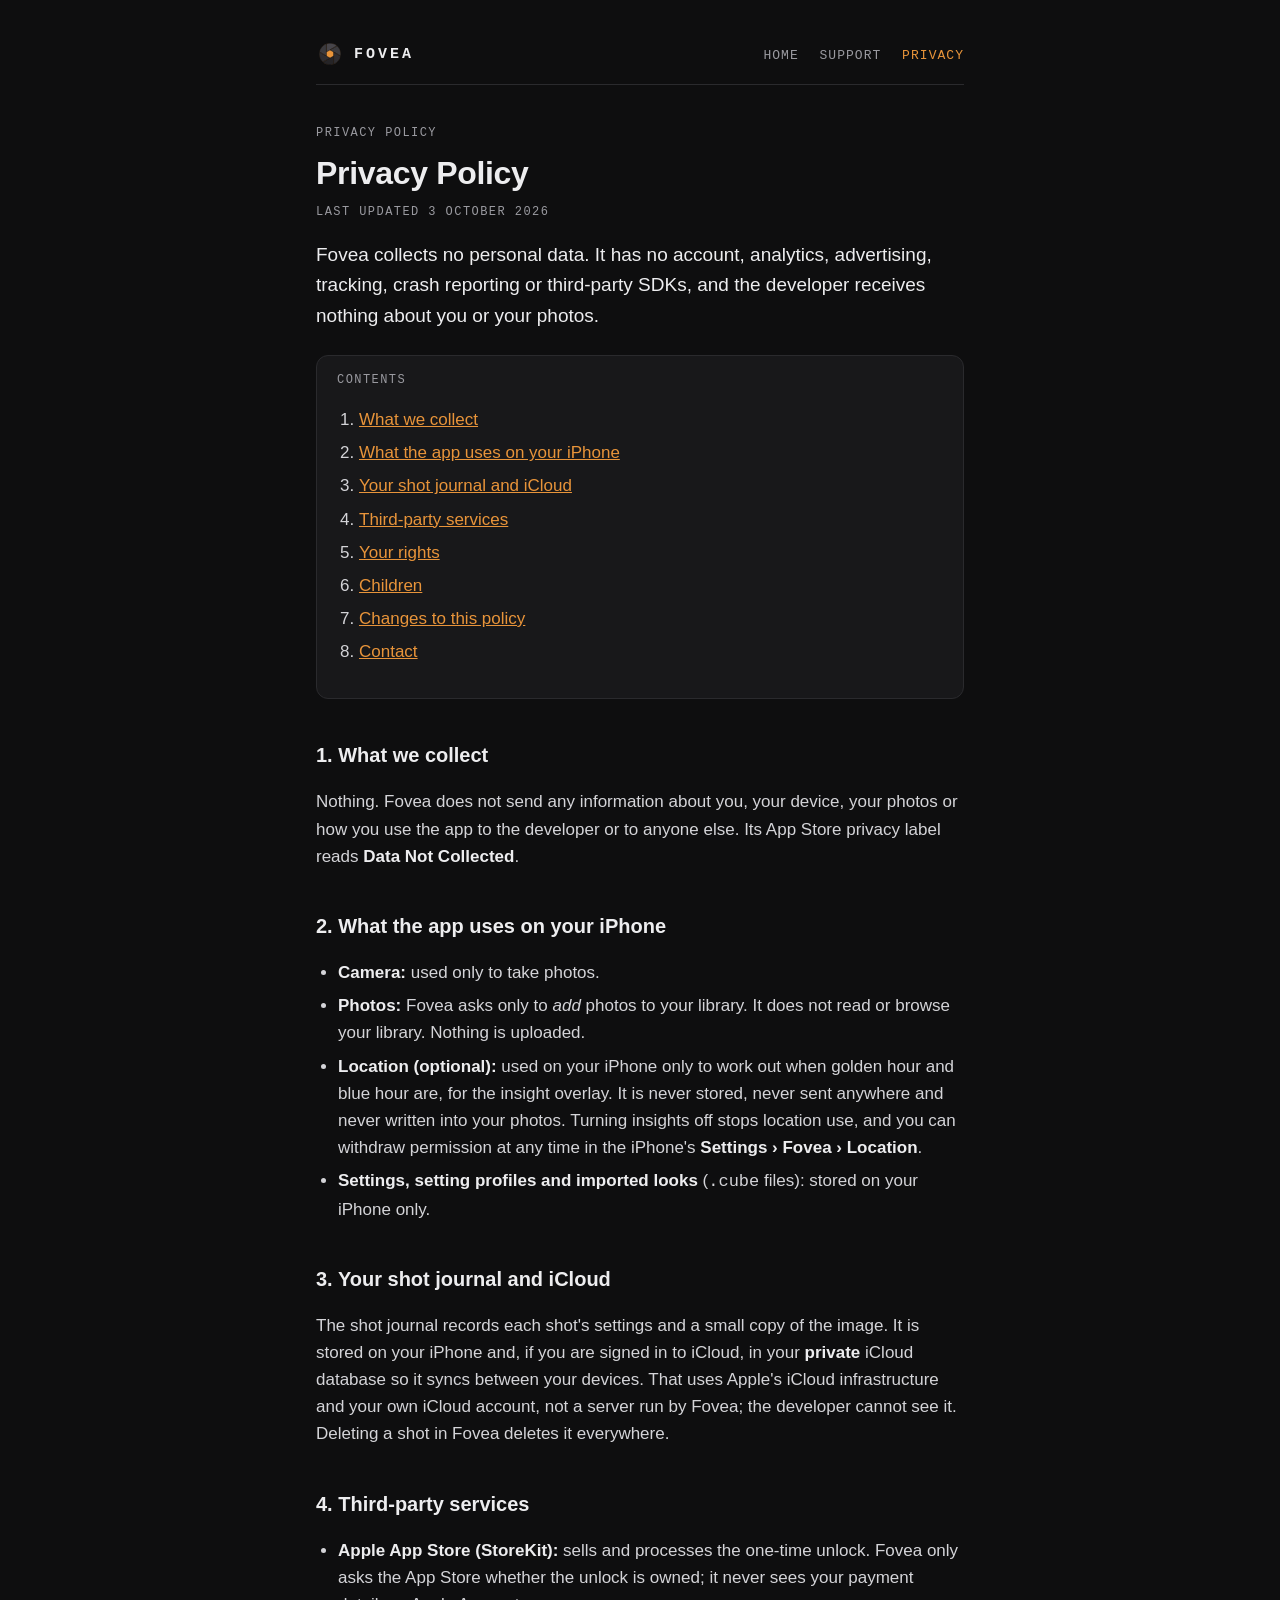
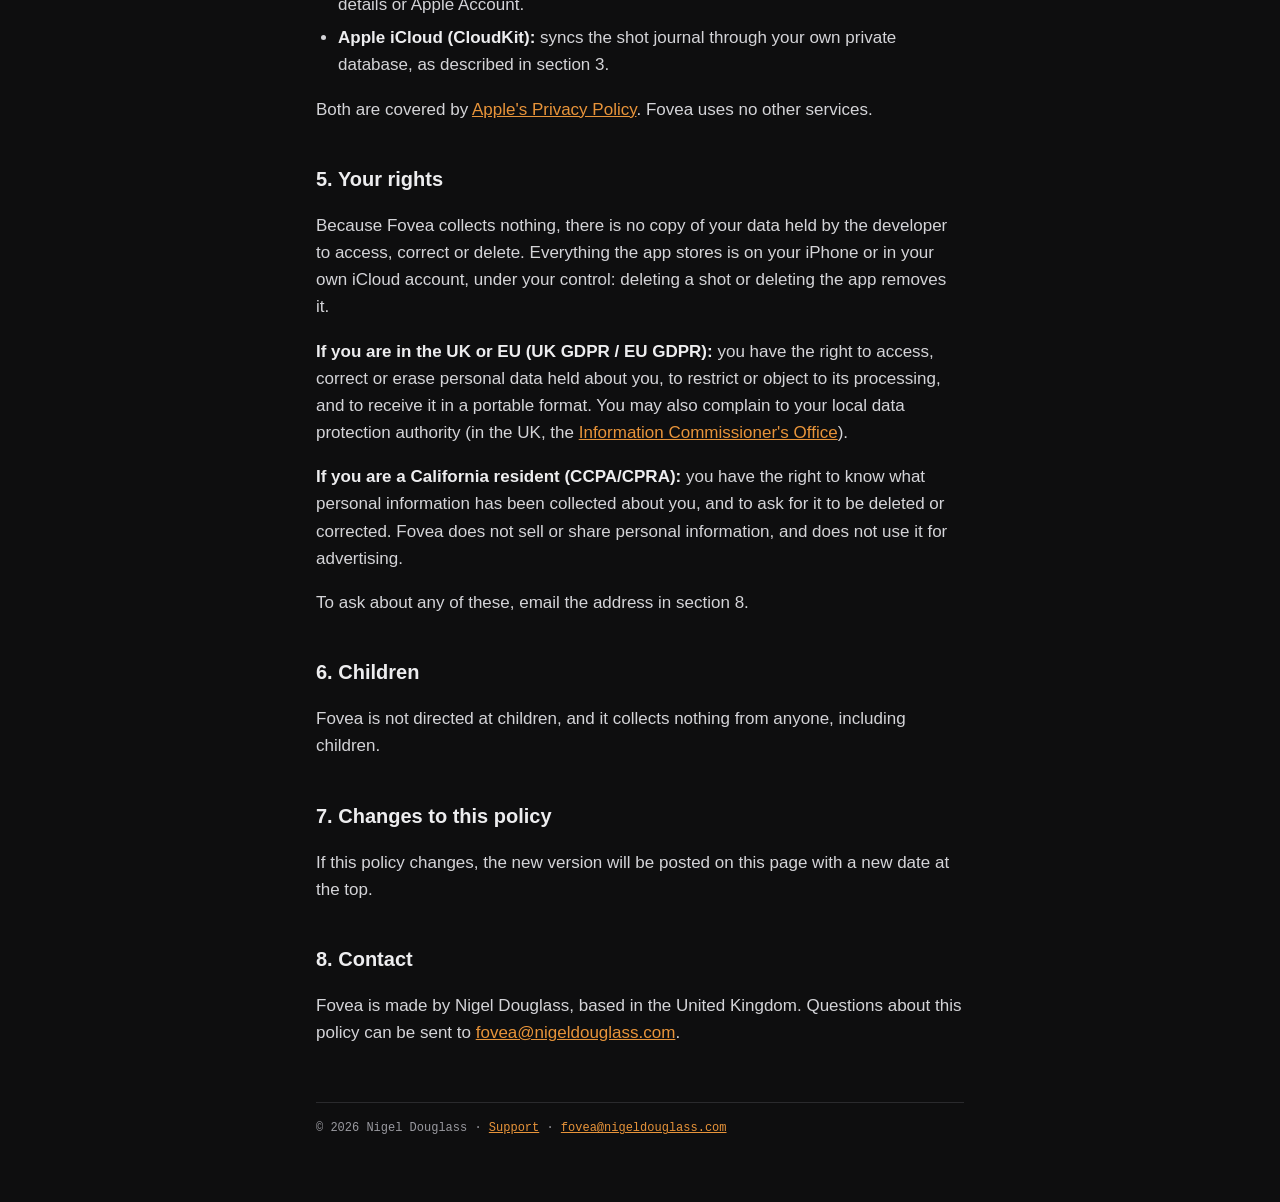
==== privacy.html @ 7c0f27db "Initial commit Initial commit of privacy and support pages" ====
<!doctype html>
<html lang="en-GB">
<head>
  <meta charset="utf-8">
  <meta name="viewport" content="width=device-width, initial-scale=1">
  <title>Fovea Privacy Policy</title>
  <meta name="description" content="Fovea collects no personal data. What the app uses, where it is stored, and your rights.">
  <link rel="icon" href="images/fovea-mark.svg" type="image/svg+xml">
  <link rel="apple-touch-icon" href="images/apple-touch-icon.png">
  <link rel="stylesheet" href="style.css">
</head>
<body>
  <main>
    <header class="site">
      <a class="wordmark" href="./"><img src="images/fovea-mark.svg" alt="" width="28" height="28">Fovea</a>
      <nav>
        <a href="./">Home</a>
        <a href="support.html">Support</a>
        <a href="privacy.html" aria-current="page">Privacy</a>
      </nav>
    </header>

    <p class="label">Privacy policy</p>
    <h1>Privacy Policy</h1>
    <p class="label">Last updated 3 October 2026</p>
    <p class="lead">Fovea collects no personal data. It has no account, analytics, advertising, tracking, crash reporting or third-party SDKs, and the developer receives nothing about you or your photos.</p>

    <nav class="card toc" aria-label="Contents">
      <p class="label" style="margin:0 0 4px">Contents</p>
      <ol>
        <li><a href="#collect">What we collect</a></li>
        <li><a href="#device">What the app uses on your iPhone</a></li>
        <li><a href="#icloud">Your shot journal and iCloud</a></li>
        <li><a href="#third-party">Third-party services</a></li>
        <li><a href="#rights">Your rights</a></li>
        <li><a href="#children">Children</a></li>
        <li><a href="#changes">Changes to this policy</a></li>
        <li><a href="#contact">Contact</a></li>
      </ol>
    </nav>

    <h2 id="collect">1. What we collect</h2>
    <p>Nothing. Fovea does not send any information about you, your device, your photos or how you use the app to the developer or to anyone else. Its App Store privacy label reads <strong>Data Not Collected</strong>.</p>

    <h2 id="device">2. What the app uses on your iPhone</h2>
    <ul>
      <li><strong>Camera:</strong> used only to take photos.</li>
      <li><strong>Photos:</strong> Fovea asks only to <em>add</em> photos to your library. It does not read or browse your library. Nothing is uploaded.</li>
      <li><strong>Location (optional):</strong> used on your iPhone only to work out when golden hour and blue hour are, for the insight overlay. It is never stored, never sent anywhere and never written into your photos. Turning insights off stops location use, and you can withdraw permission at any time in the iPhone's <strong>Settings › Fovea › Location</strong>.</li>
      <li><strong>Settings, setting profiles and imported looks</strong> (<code>.cube</code> files): stored on your iPhone only.</li>
    </ul>

    <h2 id="icloud">3. Your shot journal and iCloud</h2>
    <p>The shot journal records each shot's settings and a small copy of the image. It is stored on your iPhone and, if you are signed in to iCloud, in your <strong>private</strong> iCloud database so it syncs between your devices. That uses Apple's iCloud infrastructure and your own iCloud account, not a server run by Fovea; the developer cannot see it. Deleting a shot in Fovea deletes it everywhere.</p>

    <h2 id="third-party">4. Third-party services</h2>
    <ul>
      <li><strong>Apple App Store (StoreKit):</strong> sells and processes the one-time unlock. Fovea only asks the App Store whether the unlock is owned; it never sees your payment details or Apple Account.</li>
      <li><strong>Apple iCloud (CloudKit):</strong> syncs the shot journal through your own private database, as described in section 3.</li>
    </ul>
    <p>Both are covered by <a href="https://www.apple.com/legal/privacy/">Apple's Privacy Policy</a>. Fovea uses no other services.</p>

    <h2 id="rights">5. Your rights</h2>
    <p>Because Fovea collects nothing, there is no copy of your data held by the developer to access, correct or delete. Everything the app stores is on your iPhone or in your own iCloud account, under your control: deleting a shot or deleting the app removes it.</p>
    <p><strong>If you are in the UK or EU (UK GDPR / EU GDPR):</strong> you have the right to access, correct or erase personal data held about you, to restrict or object to its processing, and to receive it in a portable format. You may also complain to your local data protection authority (in the UK, the <a href="https://ico.org.uk/">Information Commissioner's Office</a>).</p>
    <p><strong>If you are a California resident (CCPA/CPRA):</strong> you have the right to know what personal information has been collected about you, and to ask for it to be deleted or corrected. Fovea does not sell or share personal information, and does not use it for advertising.</p>
    <p>To ask about any of these, email the address in section 8.</p>

    <h2 id="children">6. Children</h2>
    <p>Fovea is not directed at children, and it collects nothing from anyone, including children.</p>

    <h2 id="changes">7. Changes to this policy</h2>
    <p>If this policy changes, the new version will be posted on this page with a new date at the top.</p>

    <h2 id="contact">8. Contact</h2>
    <p>Fovea is made by Nigel Douglass, based in the United Kingdom. Questions about this policy can be sent to <a href="mailto:fovea@nigeldouglass.com">fovea@nigeldouglass.com</a>.</p>

    <footer>© 2026 Nigel Douglass · <a href="support.html">Support</a> · <a href="mailto:fovea@nigeldouglass.com">fovea@nigeldouglass.com</a></footer>
  </main>
</body>
</html>
---- style.css ----
:root {
  --bg: #0E0E0F;
  --surface: #18181A;
  --line: #2A2A2D;
  --text: #EDEDEF;
  --muted: #9A9AA0;
  --accent: #E8943A;
  --warn: #E5534B;
  --sans: -apple-system, BlinkMacSystemFont, "Helvetica Neue", Helvetica, Arial, sans-serif;
  --mono: ui-monospace, "SF Mono", Menlo, Consolas, monospace;
  color-scheme: dark;
}

* { box-sizing: border-box; }

body {
  margin: 0;
  background: var(--bg);
  color: var(--text);
  font: 17px/1.6 var(--sans);
  -webkit-text-size-adjust: 100%;
}

main {
  max-width: 680px;
  margin: 0 auto;
  padding: 40px 16px 64px;
}

header.site {
  display: flex;
  align-items: center;
  justify-content: space-between;
  gap: 16px;
  flex-wrap: wrap;
  margin-bottom: 40px;
  padding-bottom: 16px;
  border-bottom: 1px solid var(--line);
}

.wordmark {
  font: 600 15px/1 var(--mono);
  letter-spacing: 0.2em;
  text-transform: uppercase;
  color: var(--text);
  text-decoration: none;
  display: inline-flex;
  align-items: center;
  gap: 10px;
}

.hero-mark {
  display: block;
  margin: 0 0 24px;
}

header.site nav a {
  font: 13px/1 var(--mono);
  letter-spacing: 0.08em;
  text-transform: uppercase;
  color: var(--muted);
  text-decoration: none;
  margin-left: 16px;
}
header.site nav a:first-child { margin-left: 0; }
header.site nav a:hover, header.site nav a[aria-current="page"] { color: var(--accent); }

h1 {
  font-size: 32px;
  line-height: 1.2;
  letter-spacing: -0.01em;
  margin: 0 0 8px;
}

h2 {
  font-size: 20px;
  margin: 40px 0 8px;
}

.label {
  font: 12px/1.4 var(--mono);
  letter-spacing: 0.12em;
  text-transform: uppercase;
  color: var(--muted);
}

.lead { font-size: 19px; color: var(--text); }

p, li { color: #D4D4D8; }
strong { color: var(--text); }

a { color: var(--accent); }

ul, ol { padding-left: 22px; }
li { margin: 6px 0; }

.card {
  background: var(--surface);
  border: 1px solid var(--line);
  border-radius: 12px;
  padding: 16px 20px;
  margin: 24px 0;
}

.topics {
  display: grid;
  grid-template-columns: repeat(auto-fill, minmax(260px, 1fr));
  gap: 12px;
  list-style: none;
  padding: 0;
}
.topics li {
  margin: 0;
  background: var(--surface);
  border: 1px solid var(--line);
  border-radius: 10px;
  padding: 12px 14px;
}
.topics strong { display: block; font-size: 15px; color: var(--text); }
.topics span { font-size: 14px; color: var(--muted); line-height: 1.45; }

/* Help topics: each card is a button that opens the article dialog. */
.topic-group { margin: 28px 0 10px; }
.topics li:has(> button) { padding: 0; }
.topics button {
  all: unset;
  box-sizing: border-box;
  display: block;
  width: 100%;
  height: 100%;
  padding: 12px 14px;
  border-radius: 10px;
  cursor: pointer;
}
.topics li:has(> button):hover { border-color: var(--accent); }
.topics button:focus-visible { outline: 2px solid var(--accent); outline-offset: 2px; }

dialog {
  width: min(640px, calc(100vw - 32px));
  max-height: calc(100dvh - 48px);
  padding: 0 20px 24px;
  background: var(--surface);
  color: var(--text);
  border: 1px solid var(--line);
  border-radius: 14px;
  overflow-y: auto;
  overscroll-behavior: contain;
}
dialog::backdrop { background: rgba(0, 0, 0, 0.7); }
body:has(dialog[open]) { overflow: hidden; }

.dialog-head {
  position: sticky;
  top: 0;
  display: flex;
  align-items: center;
  justify-content: space-between;
  padding: 14px 0 10px;
  background: var(--surface);
  border-bottom: 1px solid var(--line);
}
.dialog-head .label { margin: 0; }
.dialog-close {
  width: 44px;
  height: 44px;
  margin-right: -12px;
  border: 0;
  background: none;
  color: var(--muted);
  font: 28px/1 var(--sans);
  cursor: pointer;
}
.dialog-close:hover, .dialog-close:focus-visible { color: var(--accent); }

#help-article h2 { margin: 20px 0 6px; font-size: 24px; }
#help-article h3 { margin: 24px 0 4px; font-size: 17px; }
#help-article .lead { font-size: 17px; color: var(--muted); }

.note {
  padding: 10px 14px;
  border-left: 3px solid var(--accent);
  background: rgba(232, 148, 58, 0.08);
  border-radius: 0 8px 8px 0;
}
.note-warning {
  border-left-color: var(--warn);
  background: rgba(229, 83, 75, 0.08);
}

.related {
  margin-top: 28px;
  padding-top: 12px;
  border-top: 1px solid var(--line);
}
.related .label { margin: 0 0 4px; }

footer {
  margin-top: 56px;
  padding-top: 16px;
  border-top: 1px solid var(--line);
  font: 12px/1.6 var(--mono);
  color: var(--muted);
}

#help-article:focus { outline: none; }
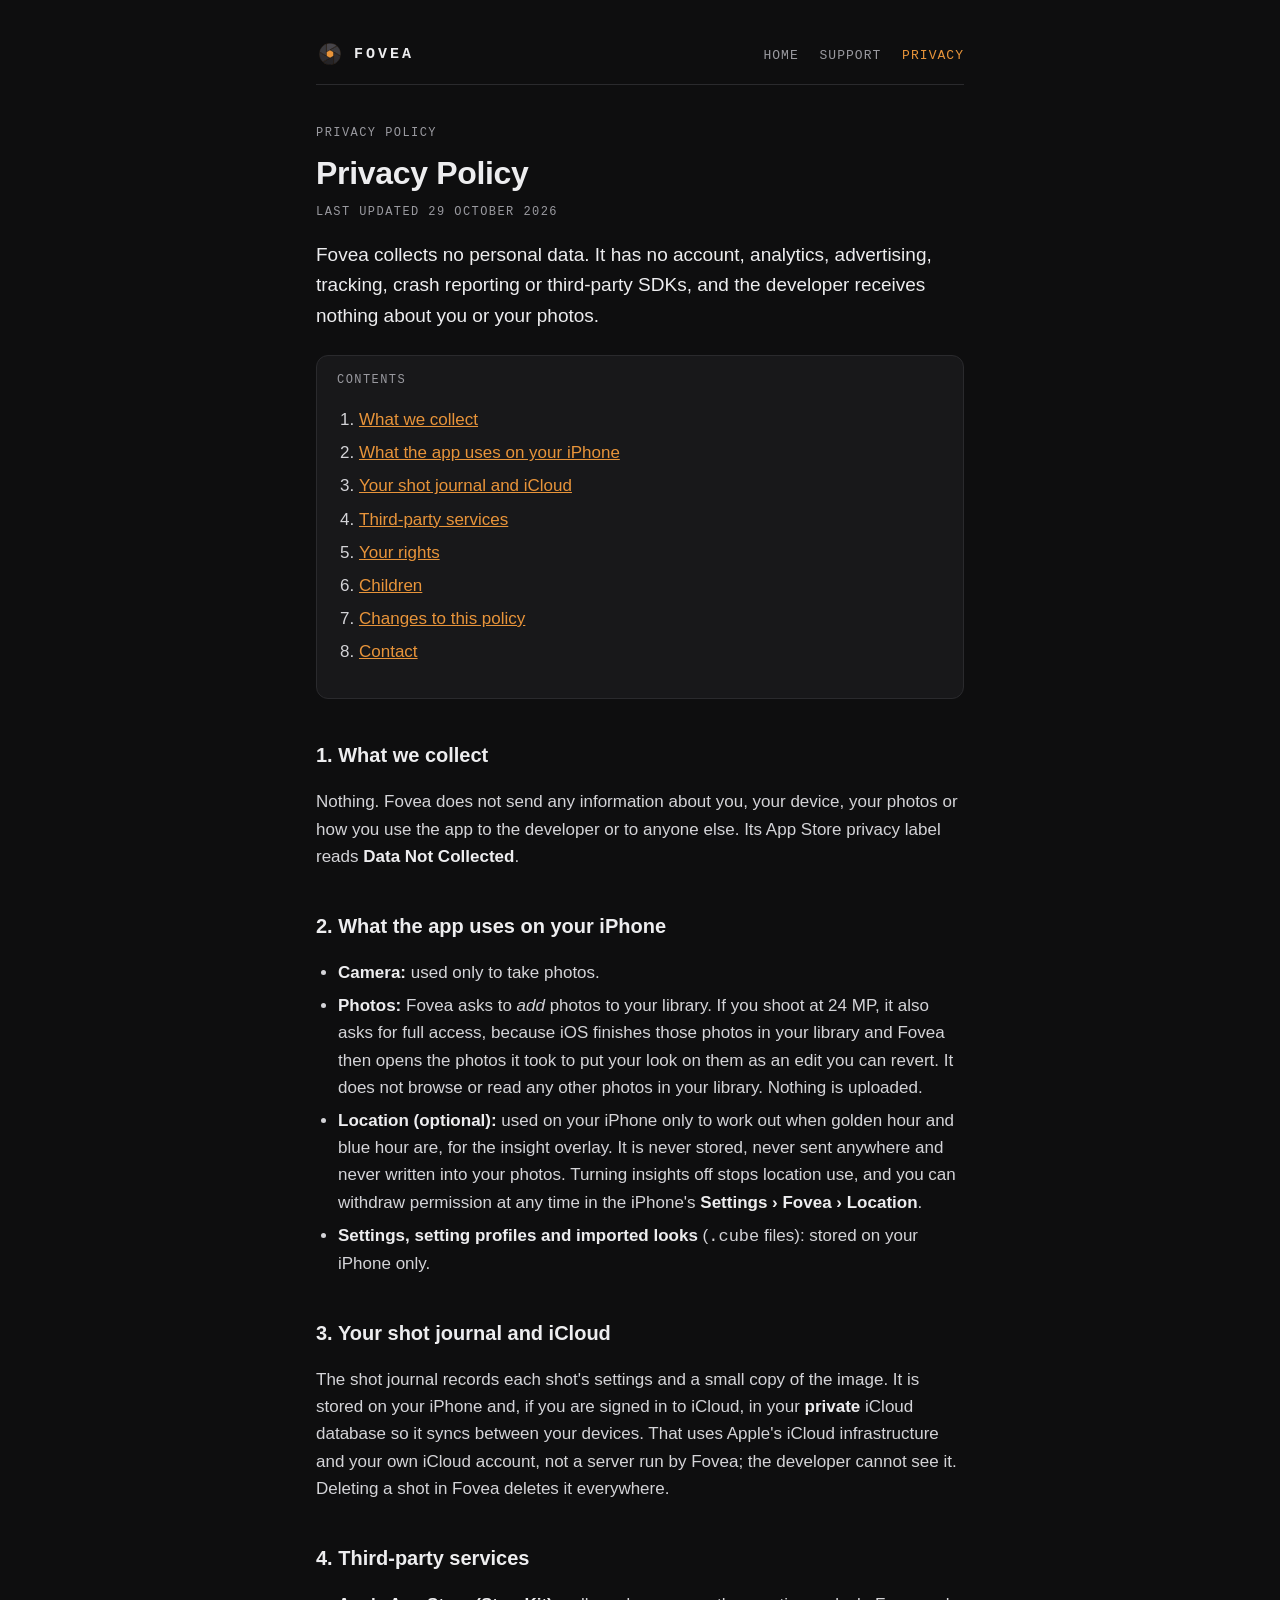
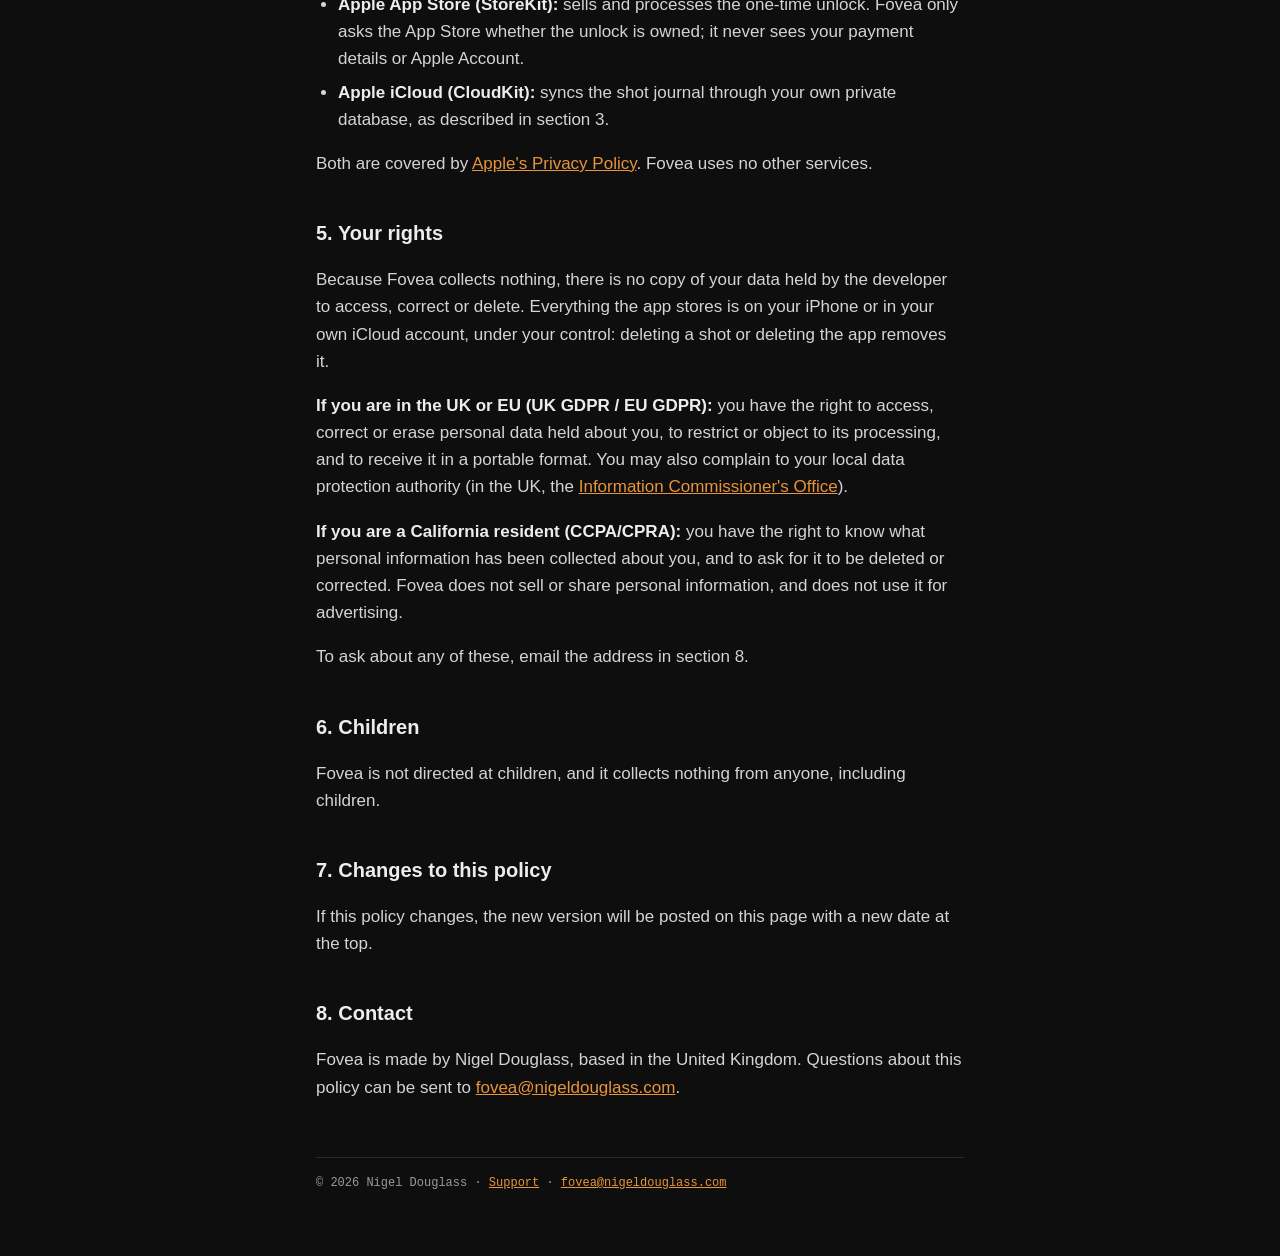
==== commit 21686c92: "V1.0.1: Explain full Photos access for 24 MP and bring the help up to date What Changed - Privacy po" ====
--- a/privacy.html
+++ b/privacy.html
@@ -22,7 +22,7 @@
 
     <p class="label">Privacy policy</p>
     <h1>Privacy Policy</h1>
-    <p class="label">Last updated 3 October 2026</p>
+    <p class="label">Last updated 29 October 2026</p>
     <p class="lead">Fovea collects no personal data. It has no account, analytics, advertising, tracking, crash reporting or third-party SDKs, and the developer receives nothing about you or your photos.</p>
 
     <nav class="card toc" aria-label="Contents">
@@ -45,7 +45,7 @@
     <h2 id="device">2. What the app uses on your iPhone</h2>
     <ul>
       <li><strong>Camera:</strong> used only to take photos.</li>
-      <li><strong>Photos:</strong> Fovea asks only to <em>add</em> photos to your library. It does not read or browse your library. Nothing is uploaded.</li>
+      <li><strong>Photos:</strong> Fovea asks to <em>add</em> photos to your library. If you shoot at 24 MP, it also asks for full access, because iOS finishes those photos in your library and Fovea then opens the photos it took to put your look on them as an edit you can revert. It does not browse or read any other photos in your library. Nothing is uploaded.</li>
       <li><strong>Location (optional):</strong> used on your iPhone only to work out when golden hour and blue hour are, for the insight overlay. It is never stored, never sent anywhere and never written into your photos. Turning insights off stops location use, and you can withdraw permission at any time in the iPhone's <strong>Settings › Fovea › Location</strong>.</li>
       <li><strong>Settings, setting profiles and imported looks</strong> (<code>.cube</code> files): stored on your iPhone only.</li>
     </ul>
